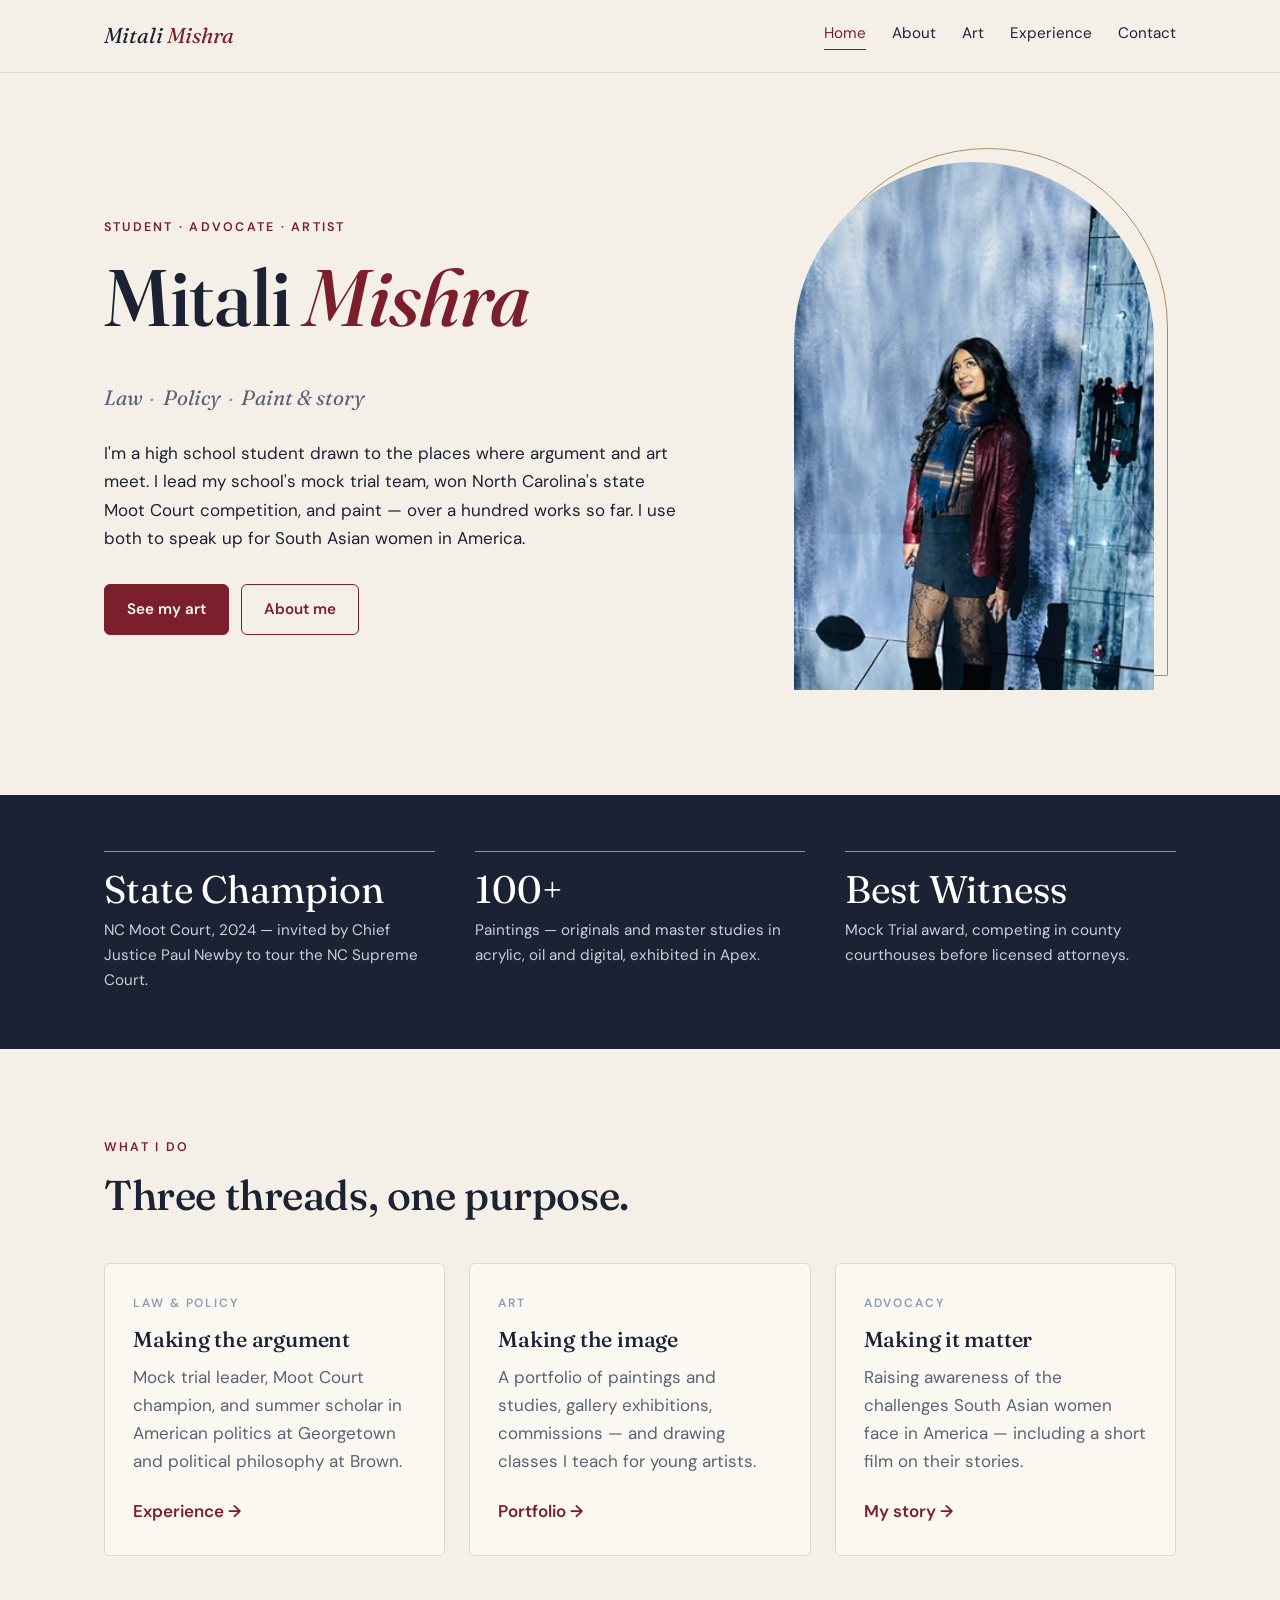
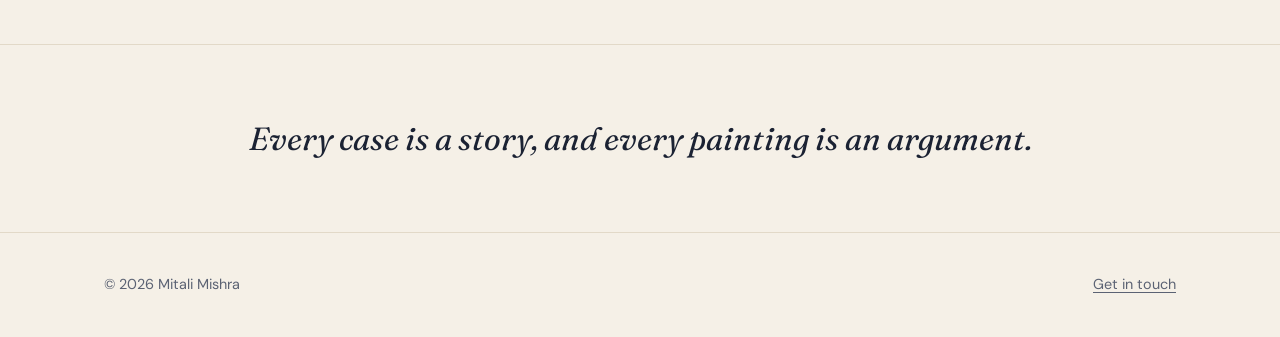
==== index.html @ e755aaf7 "Add home page, shared stylesheet and portrait" ====
<!doctype html>
<html lang="en">
<head>
  <meta charset="utf-8">
  <meta name="viewport" content="width=device-width, initial-scale=1">
  <title>Mitali Mishra — Law, Art &amp; Advocacy</title>
  <meta name="description" content="Mitali Mishra — student advocate, mock trial leader, state Moot Court champion, and painter.">
  <link rel="preconnect" href="https://fonts.googleapis.com">
  <link rel="preconnect" href="https://fonts.gstatic.com" crossorigin>
  <link href="https://fonts.googleapis.com/css2?family=DM+Sans:wght@400;500;600&family=Fraunces:ital,opsz,wght@0,9..144,400;0,9..144,500;1,9..144,400;1,9..144,500&display=swap" rel="stylesheet">
  <link rel="stylesheet" href="style.css">
</head>
<body>

<header class="site-header">
  <div class="wrap">
    <a class="logo" href="index.html">Mitali <span>Mishra</span></a>
    <nav class="nav" aria-label="Main">
      <a href="index.html" aria-current="page">Home</a>
      <a href="about.html">About</a>
      <a href="art.html">Art</a>
      <a href="experience.html">Experience</a>
      <a href="contact.html">Contact</a>
    </nav>
  </div>
</header>

<main>
  <section class="hero">
    <div class="wrap">
      <div>
        <p class="eyebrow">Student · Advocate · Artist</p>
        <h1>Mitali <em>Mishra</em></h1>
        <p class="roles">Law<b>·</b>Policy<b>·</b>Paint &amp; story</p>
        <p class="lede">
          I'm a high school student drawn to the places where argument and art meet.
          I lead my school's mock trial team, won North Carolina's state Moot Court
          competition, and paint — over a hundred works so far. I use both to
          speak up for South Asian women in America.
        </p>
        <div class="actions">
          <a class="btn btn-primary" href="art.html">See my art</a>
          <a class="btn btn-ghost" href="about.html">About me</a>
        </div>
      </div>
      <figure class="portrait">
        <img src="images/mitali.jpg" alt="Mitali Mishra in an oxblood leather jacket and plaid scarf, standing in a blue light installation">
      </figure>
    </div>
  </section>

  <section class="highlights" aria-label="Highlights">
    <div class="wrap">
      <div class="stat">
        <div class="num">State Champion</div>
        <p>NC Moot Court, 2024 — invited by Chief Justice Paul Newby to tour the NC Supreme Court.</p>
      </div>
      <div class="stat">
        <div class="num">100+</div>
        <p>Paintings — originals and master studies in acrylic, oil and digital, exhibited in Apex.</p>
      </div>
      <div class="stat">
        <div class="num">Best Witness</div>
        <p>Mock Trial award, competing in county courthouses before licensed attorneys.</p>
      </div>
    </div>
  </section>

  <section class="section">
    <div class="wrap">
      <div class="section-head">
        <p class="eyebrow">What I do</p>
        <h2>Three threads, one purpose.</h2>
      </div>
      <div class="cards">
        <article class="card">
          <div class="tag">Law &amp; Policy</div>
          <h3>Making the argument</h3>
          <p>Mock trial leader, Moot Court champion, and summer scholar in American politics at Georgetown and political philosophy at Brown.</p>
          <a href="experience.html">Experience</a>
        </article>
        <article class="card">
          <div class="tag">Art</div>
          <h3>Making the image</h3>
          <p>A portfolio of paintings and studies, gallery exhibitions, commissions — and drawing classes I teach for young artists.</p>
          <a href="art.html">Portfolio</a>
        </article>
        <article class="card">
          <div class="tag">Advocacy</div>
          <h3>Making it matter</h3>
          <p>Raising awareness of the challenges South Asian women face in America — including a short film on their stories.</p>
          <a href="about.html">My story</a>
        </article>
      </div>
    </div>
  </section>

  <section class="quote">
    <div class="wrap">
      <blockquote>Every case is a story, and every painting is an argument.</blockquote>
    </div>
  </section>
</main>

<footer class="site-footer">
  <div class="wrap">
    <span>© 2026 Mitali Mishra</span>
    <span><a href="contact.html">Get in touch</a></span>
  </div>
</footer>

</body>
</html>
---- style.css ----
/* ============================================================
   mitalimishra.com — shared stylesheet
   Palette drawn from the portrait: oxblood jacket, navy scarf,
   cool slate light, warm parchment, muted gold.
   ============================================================ */

:root {
  --ink: #1b2233;          /* deep navy — text, dark sections */
  --oxblood: #7a1f2b;      /* primary accent — links, buttons */
  --oxblood-dark: #5e1621;
  --gold: #b08d57;         /* fine rules, small details */
  --slate: #8e9db5;        /* cool secondary, from the light installation */
  --parchment: #f5f0e7;    /* page background */
  --paper: #fbf8f2;        /* cards */
  --muted: #5b6273;        /* secondary text */
  --line: #e2d9c8;

  --serif: "Fraunces", Georgia, "Times New Roman", serif;
  --sans: "DM Sans", system-ui, -apple-system, "Segoe UI", sans-serif;

  --max: 1120px;
  --radius: 6px;
}

*, *::before, *::after { box-sizing: border-box; }

html { scroll-behavior: smooth; }

body {
  margin: 0;
  background: var(--parchment);
  color: var(--ink);
  font-family: var(--sans);
  font-size: 1.0625rem;
  line-height: 1.65;
  -webkit-font-smoothing: antialiased;
}

img { max-width: 100%; display: block; }

a { color: var(--oxblood); text-decoration-thickness: 1px; text-underline-offset: 3px; }
a:hover { color: var(--oxblood-dark); }

h1, h2, h3 {
  font-family: var(--serif);
  font-weight: 500;
  line-height: 1.1;
  letter-spacing: -0.01em;
  margin: 0 0 0.5em;
}
h1 { font-size: clamp(2.8rem, 7vw, 5rem); }
h2 { font-size: clamp(1.8rem, 4vw, 2.6rem); }
h3 { font-size: 1.35rem; }

.wrap { max-width: var(--max); margin: 0 auto; padding: 0 24px; }

.eyebrow {
  font-family: var(--sans);
  font-size: 0.78rem;
  font-weight: 600;
  letter-spacing: 0.18em;
  text-transform: uppercase;
  color: var(--oxblood);
  margin: 0 0 1rem;
}

/* ---------- Header / nav ---------- */
.site-header {
  border-bottom: 1px solid var(--line);
  background: var(--parchment);
  position: sticky; top: 0; z-index: 10;
}
.site-header .wrap {
  display: flex; align-items: center; justify-content: space-between;
  gap: 16px; padding-top: 18px; padding-bottom: 18px; flex-wrap: wrap;
}
.logo {
  font-family: var(--serif); font-size: 1.35rem; font-style: italic;
  color: var(--ink); text-decoration: none;
}
.logo span { color: var(--oxblood); }
.nav { display: flex; gap: 26px; flex-wrap: wrap; }
.nav a {
  color: var(--ink); text-decoration: none; font-size: 0.95rem;
  padding-bottom: 3px; border-bottom: 1px solid transparent;
}
.nav a:hover, .nav a[aria-current="page"] { border-bottom-color: var(--oxblood); color: var(--oxblood); }

/* ---------- Buttons ---------- */
.btn {
  display: inline-block; padding: 12px 22px; border-radius: var(--radius);
  font-weight: 600; font-size: 0.95rem; text-decoration: none;
  border: 1px solid var(--oxblood); transition: background .2s, color .2s;
}
.btn-primary { background: var(--oxblood); color: var(--paper); }
.btn-primary:hover { background: var(--oxblood-dark); color: var(--paper); }
.btn-ghost { color: var(--oxblood); background: transparent; }
.btn-ghost:hover { background: var(--oxblood); color: var(--paper); }

/* ---------- Hero ---------- */
.hero { padding: 72px 0 88px; }
.hero .wrap {
  display: grid; grid-template-columns: 1.2fr 0.8fr; gap: 64px; align-items: center;
}
.hero h1 em { color: var(--oxblood); font-style: italic; }
.hero .roles {
  font-family: var(--serif); font-style: italic; font-size: 1.3rem;
  color: var(--muted); margin: 0 0 1.5rem;
}
.hero .roles b { color: var(--gold); font-weight: 400; padding: 0 .35em; }
.hero p.lede { max-width: 34em; margin: 0 0 2rem; }
.hero .actions { display: flex; gap: 12px; flex-wrap: wrap; }

/* arched portrait frame — a nod to both courthouse and gallery architecture */
.portrait {
  position: relative; justify-self: center; width: min(100%, 360px);
}
.portrait img {
  width: 100%; aspect-ratio: 3 / 4.4; object-fit: cover; object-position: center 22%;
  border-radius: 999px 999px var(--radius) var(--radius);
}
.portrait::after {
  content: ""; position: absolute; inset: -14px -14px 14px 14px;
  border: 1px solid var(--gold);
  border-radius: 999px 999px var(--radius) var(--radius);
  z-index: -1;
}

/* ---------- Highlights strip ---------- */
.highlights { background: var(--ink); color: var(--parchment); padding: 56px 0; }
.highlights .wrap { display: grid; grid-template-columns: repeat(3, 1fr); gap: 40px; }
.stat { border-top: 1px solid var(--gold); padding-top: 18px; }
.stat .num { font-family: var(--serif); font-size: 2.4rem; line-height: 1; color: #fff; }
.stat p { margin: .6rem 0 0; color: #c9cfdb; font-size: 0.95rem; }

/* ---------- Section ---------- */
.section { padding: 88px 0; }
.section-head { max-width: 40em; margin-bottom: 44px; }

/* ---------- Cards ---------- */
.cards { display: grid; grid-template-columns: repeat(3, 1fr); gap: 24px; }
.card {
  background: var(--paper); border: 1px solid var(--line); border-radius: var(--radius);
  padding: 30px 28px; display: flex; flex-direction: column;
}
.card .tag {
  font-size: 0.75rem; letter-spacing: .16em; text-transform: uppercase;
  color: var(--slate); font-weight: 600; margin-bottom: 14px;
}
.card p { color: var(--muted); margin: 0 0 1.4rem; flex: 1; }
.card a { font-weight: 600; text-decoration: none; }
.card a::after { content: " →"; }

/* ---------- Quote band ---------- */
.quote {
  border-top: 1px solid var(--line); border-bottom: 1px solid var(--line);
  padding: 72px 0; text-align: center;
}
.quote blockquote {
  font-family: var(--serif); font-style: italic; font-size: clamp(1.4rem, 3vw, 2rem);
  max-width: 28em; margin: 0 auto; line-height: 1.35;
}

/* ---------- Footer ---------- */
.site-footer { padding: 40px 0; color: var(--muted); font-size: 0.9rem; }
.site-footer .wrap { display: flex; justify-content: space-between; gap: 16px; flex-wrap: wrap; }
.site-footer a { color: var(--muted); }

/* ---------- Responsive ---------- */
@media (max-width: 860px) {
  .hero { padding: 48px 0 64px; }
  .hero .wrap { grid-template-columns: 1fr; gap: 48px; }
  .portrait { order: -1; width: min(80%, 300px); }
  .highlights .wrap, .cards { grid-template-columns: 1fr; }
  .section { padding: 64px 0; }
}
@media (max-width: 520px) {
  .wrap { padding: 0 16px; }
  .nav { gap: 16px; }
}
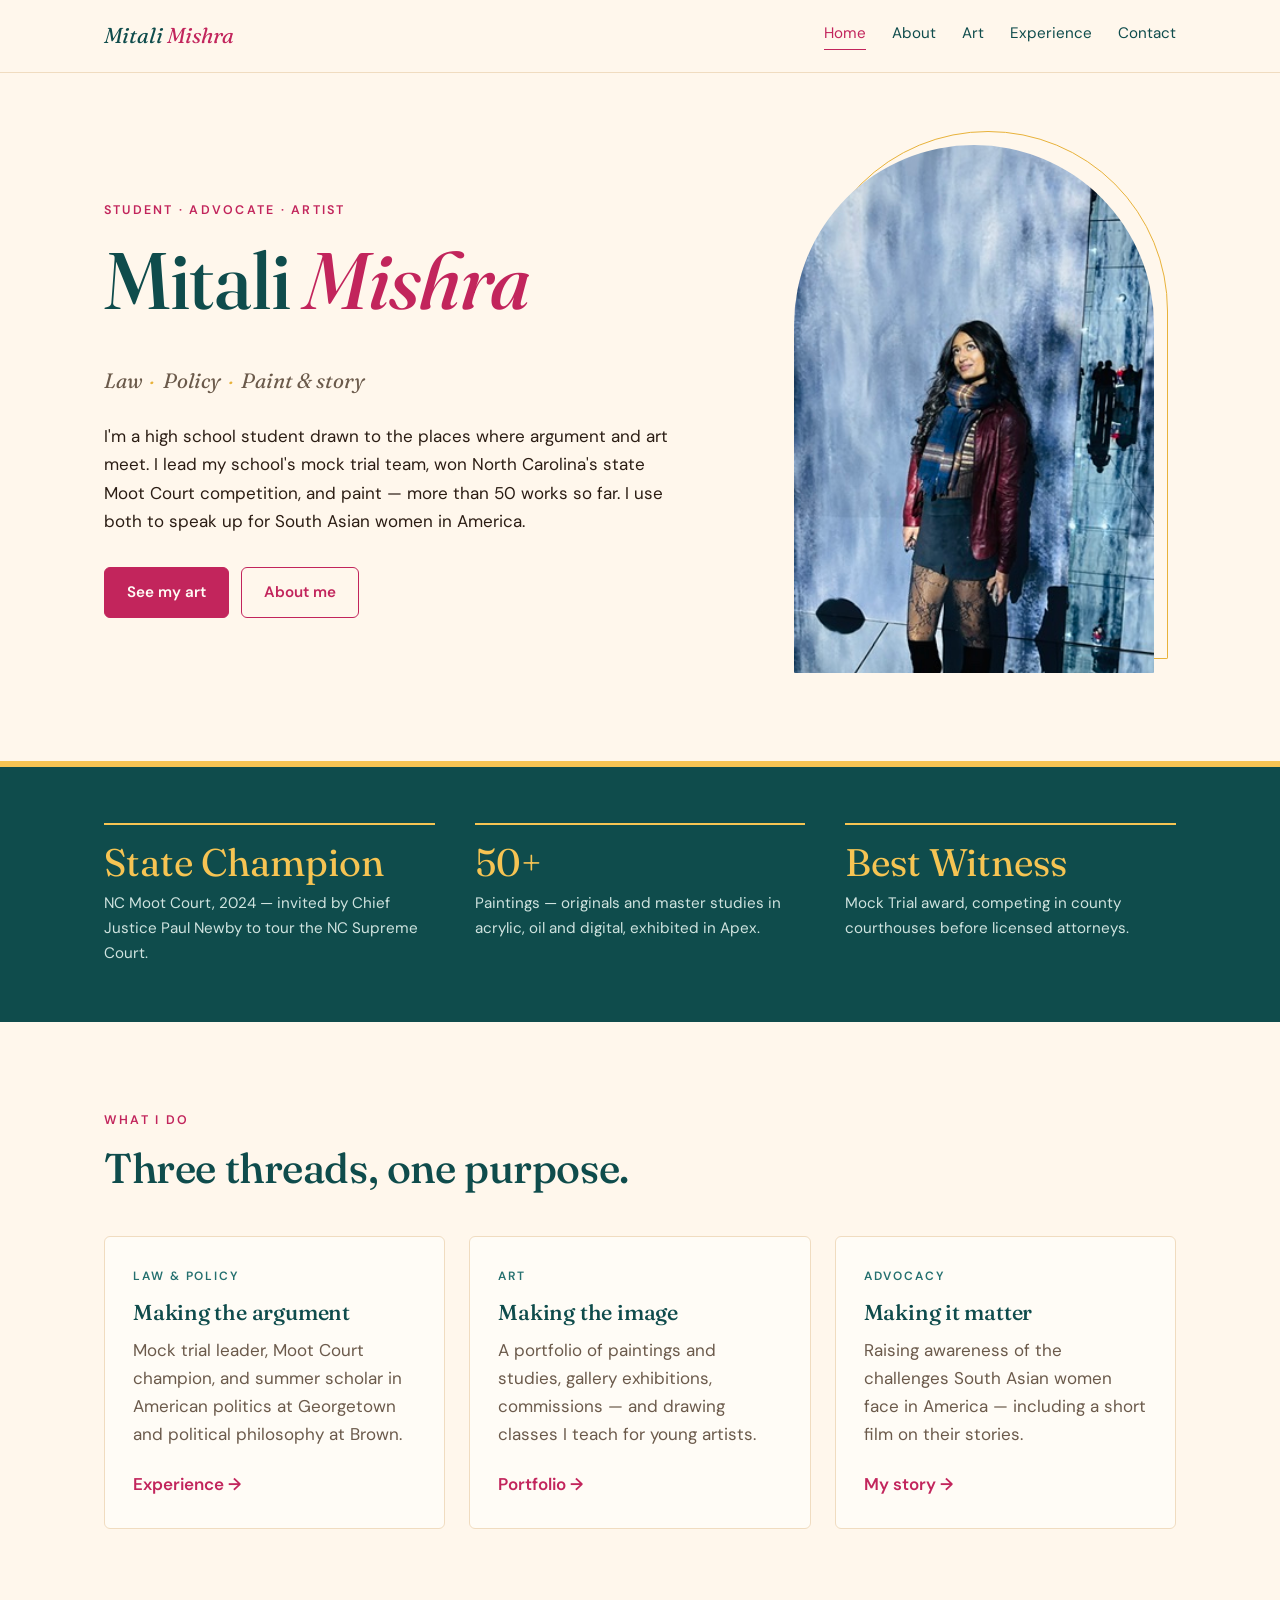
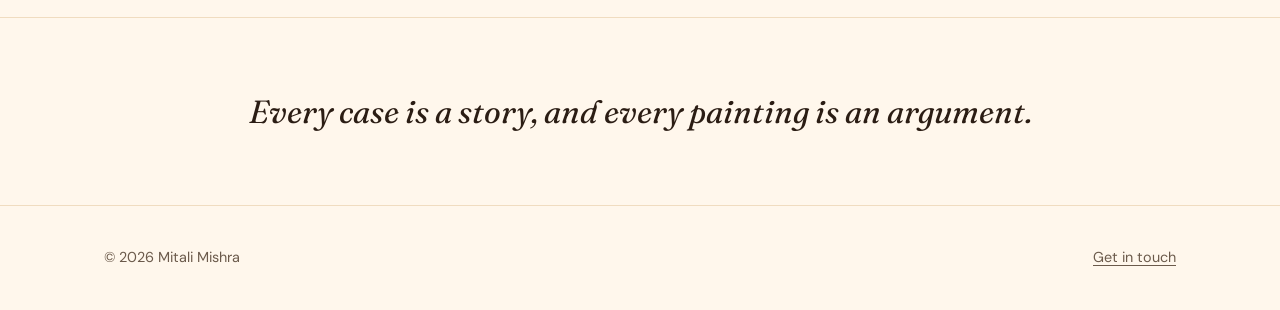
==== commit 8c3a603e: "Update painting count to 50+" ====
--- a/index.html
+++ b/index.html
@@ -35,7 +35,7 @@
         <p class="lede">
           I'm a high school student drawn to the places where argument and art meet.
           I lead my school's mock trial team, won North Carolina's state Moot Court
-          competition, and paint — over a hundred works so far. I use both to
+          competition, and paint — more than 50 works so far. I use both to
           speak up for South Asian women in America.
         </p>
         <div class="actions">
@@ -56,7 +56,7 @@
         <p>NC Moot Court, 2024 — invited by Chief Justice Paul Newby to tour the NC Supreme Court.</p>
       </div>
       <div class="stat">
-        <div class="num">100+</div>
+        <div class="num">50+</div>
         <p>Paintings — originals and master studies in acrylic, oil and digital, exhibited in Apex.</p>
       </div>
       <div class="stat">
--- a/style.css
+++ b/style.css
@@ -5,15 +5,18 @@
    ============================================================ */
 
 :root {
-  --ink: #1b2233;          /* deep navy — text, dark sections */
-  --oxblood: #7a1f2b;      /* primary accent — links, buttons */
-  --oxblood-dark: #5e1621;
-  --gold: #b08d57;         /* fine rules, small details */
-  --slate: #8e9db5;        /* cool secondary, from the light installation */
-  --parchment: #f5f0e7;    /* page background */
-  --paper: #fbf8f2;        /* cards */
-  --muted: #5b6273;        /* secondary text */
-  --line: #e2d9c8;
+  /* Palette: teal, marigold, hibiscus pink, warm cream (henna & hibiscus) */
+  --ink: #0f4c4c;          /* deep teal — headings, dark sections */
+  --text: #2b1d14;         /* warm dark brown — body text */
+  --oxblood: #c2255c;      /* hibiscus pink — links, buttons, accents */
+  --oxblood-dark: #9c1a48;
+  --gold: #e8b23a;         /* marigold — rules and small details */
+  --marigold: #f6c453;
+  --slate: #25706f;        /* light teal — small labels */
+  --parchment: #fff7ec;    /* page background */
+  --paper: #fffcf6;        /* cards */
+  --muted: #6b5a4b;        /* secondary text */
+  --line: #f0dcc0;
 
   --serif: "Fraunces", Georgia, "Times New Roman", serif;
   --sans: "DM Sans", system-ui, -apple-system, "Segoe UI", sans-serif;
@@ -29,7 +32,7 @@
 body {
   margin: 0;
   background: var(--parchment);
-  color: var(--ink);
+  color: var(--text);
   font-family: var(--sans);
   font-size: 1.0625rem;
   line-height: 1.65;
@@ -47,6 +50,7 @@
   line-height: 1.1;
   letter-spacing: -0.01em;
   margin: 0 0 0.5em;
+  color: var(--ink);
 }
 h1 { font-size: clamp(2.8rem, 7vw, 5rem); }
 h2 { font-size: clamp(1.8rem, 4vw, 2.6rem); }
@@ -113,7 +117,7 @@
 
 /* arched portrait frame — a nod to both courthouse and gallery architecture */
 .portrait {
-  position: relative; justify-self: center; width: min(100%, 360px);
+  position: relative; justify-self: center; width: min(100%, 360px); margin: 0 auto;
 }
 .portrait img {
   width: 100%; aspect-ratio: 3 / 4.4; object-fit: cover; object-position: center 22%;
@@ -127,11 +131,11 @@
 }
 
 /* ---------- Highlights strip ---------- */
-.highlights { background: var(--ink); color: var(--parchment); padding: 56px 0; }
+.highlights { border-top: 6px solid var(--marigold); background: var(--ink); color: var(--parchment); padding: 56px 0; }
 .highlights .wrap { display: grid; grid-template-columns: repeat(3, 1fr); gap: 40px; }
-.stat { border-top: 1px solid var(--gold); padding-top: 18px; }
-.stat .num { font-family: var(--serif); font-size: 2.4rem; line-height: 1; color: #fff; }
-.stat p { margin: .6rem 0 0; color: #c9cfdb; font-size: 0.95rem; }
+.stat { border-top: 2px solid var(--marigold); padding-top: 18px; }
+.stat .num { font-family: var(--serif); font-size: 2.4rem; line-height: 1; color: var(--marigold); }
+.stat p { margin: .6rem 0 0; color: #cfe3df; font-size: 0.95rem; }
 
 /* ---------- Section ---------- */
 .section { padding: 88px 0; }
@@ -178,3 +182,105 @@
   .wrap { padding: 0 16px; }
   .nav { gap: 16px; }
 }
+
+/* ============================================================
+   Inner pages
+   ============================================================ */
+
+.page-head { padding: 72px 0 40px; border-bottom: 1px solid var(--line); }
+.page-head h1 { font-size: clamp(2.4rem, 6vw, 4rem); }
+.page-head p.lede { max-width: 38em; color: var(--muted); margin: 0; }
+
+/* ---------- About ---------- */
+.about-grid { display: grid; grid-template-columns: 0.8fr 1.2fr; gap: 64px; align-items: start; }
+.about-grid .portrait { position: sticky; top: 110px; }
+.prose p { margin: 0 0 1.25rem; max-width: 36em; }
+.prose h2 { margin-top: 2.5rem; }
+.pull {
+  font-family: var(--serif); font-style: italic; font-size: 1.45rem; line-height: 1.4;
+  border-left: 2px solid var(--oxblood); padding-left: 20px; margin: 2rem 0; max-width: 30em;
+}
+.chips { display: flex; flex-wrap: wrap; gap: 10px; padding: 0; margin: 0 0 1.5rem; list-style: none; }
+.chips li {
+  border: 1px solid var(--line); background: var(--paper); border-radius: 999px;
+  padding: 6px 14px; font-size: 0.9rem;
+}
+
+/* ---------- Experience timeline ---------- */
+.timeline-group { margin-bottom: 64px; }
+.timeline-group > h2 { margin-bottom: 28px; }
+.entry {
+  display: grid; grid-template-columns: 180px 1fr; gap: 32px;
+  padding: 28px 0; border-top: 1px solid var(--line);
+}
+.entry .when {
+  font-size: 0.85rem; letter-spacing: .08em; text-transform: uppercase;
+  color: var(--slate); font-weight: 600; padding-top: 4px;
+}
+.entry h3 { margin-bottom: 4px; }
+.entry .where { color: var(--oxblood); font-size: 0.95rem; margin: 0 0 12px; }
+.entry ul { margin: 0; padding-left: 1.1em; color: var(--muted); }
+.entry li { margin-bottom: 6px; }
+
+/* ---------- Art gallery ---------- */
+.filters { display: flex; flex-wrap: wrap; gap: 10px; margin-bottom: 36px; }
+.filters span {
+  border: 1px solid var(--line); border-radius: 999px; padding: 6px 16px; font-size: 0.9rem;
+  color: var(--muted);
+}
+.gallery { columns: 3 280px; column-gap: 24px; }
+.work { break-inside: avoid; margin: 0 0 28px; }
+.work .frame {
+  background: var(--paper); border: 1px solid var(--line); padding: 14px;
+  box-shadow: 0 1px 0 var(--line), 0 12px 30px -18px rgba(15, 76, 76, .30);
+}
+.work img { width: 100%; height: auto; }
+.work figcaption { padding-top: 12px; }
+.work .title { font-family: var(--serif); font-style: italic; font-size: 1.1rem; }
+.work .meta { font-size: 0.85rem; color: var(--muted); }
+/* placeholder until real photos are added */
+.placeholder {
+  display: grid; place-items: center; color: var(--slate); font-size: 0.85rem;
+  letter-spacing: .12em; text-transform: uppercase;
+  background:
+    linear-gradient(135deg, rgba(142,157,181,.18), rgba(122,31,43,.10)),
+    repeating-linear-gradient(45deg, transparent 0 14px, rgba(176,141,87,.12) 14px 15px);
+}
+.ratio-tall { aspect-ratio: 4 / 5; }
+.ratio-wide { aspect-ratio: 5 / 4; }
+.ratio-square { aspect-ratio: 1; }
+.note {
+  background: var(--paper); border: 1px dashed var(--gold); border-radius: var(--radius);
+  padding: 18px 22px; color: var(--muted); font-size: 0.95rem; margin-top: 40px;
+}
+
+/* ---------- Contact ---------- */
+.contact-grid { display: grid; grid-template-columns: 1.1fr 0.9fr; gap: 64px; align-items: start; }
+.contact-card {
+  background: var(--ink); color: var(--parchment); border-radius: var(--radius);
+  padding: 36px 32px;
+}
+.contact-card h2 { color: var(--marigold); font-size: 1.6rem; }
+.contact-card dl { margin: 0; }
+.contact-card dt {
+  font-size: 0.75rem; letter-spacing: .16em; text-transform: uppercase; color: var(--gold);
+  margin-top: 22px;
+}
+.contact-card dd { margin: 6px 0 0; font-size: 1.05rem; overflow-wrap: anywhere; }
+.contact-card a { color: #fff; }
+.contact-card a:hover { color: var(--marigold); }
+.topics { list-style: none; padding: 0; margin: 0; }
+.topics li { padding: 16px 0; border-top: 1px solid var(--line); }
+.topics li strong { display: block; font-family: var(--serif); font-weight: 500; font-size: 1.15rem; }
+.topics li span { color: var(--muted); font-size: 0.95rem; }
+
+@media (max-width: 860px) {
+  .about-grid, .contact-grid { grid-template-columns: 1fr; gap: 40px; }
+  .about-grid .portrait { position: relative; top: auto; width: min(80%, 300px); }
+  .entry { grid-template-columns: 1fr; gap: 6px; }
+  .page-head { padding: 48px 0 32px; }
+}
+.work a.frame { display: block; }
+
+/* Devanagari titles */
+:lang(hi) { font-family: "Noto Serif Devanagari", var(--serif); font-style: normal; }
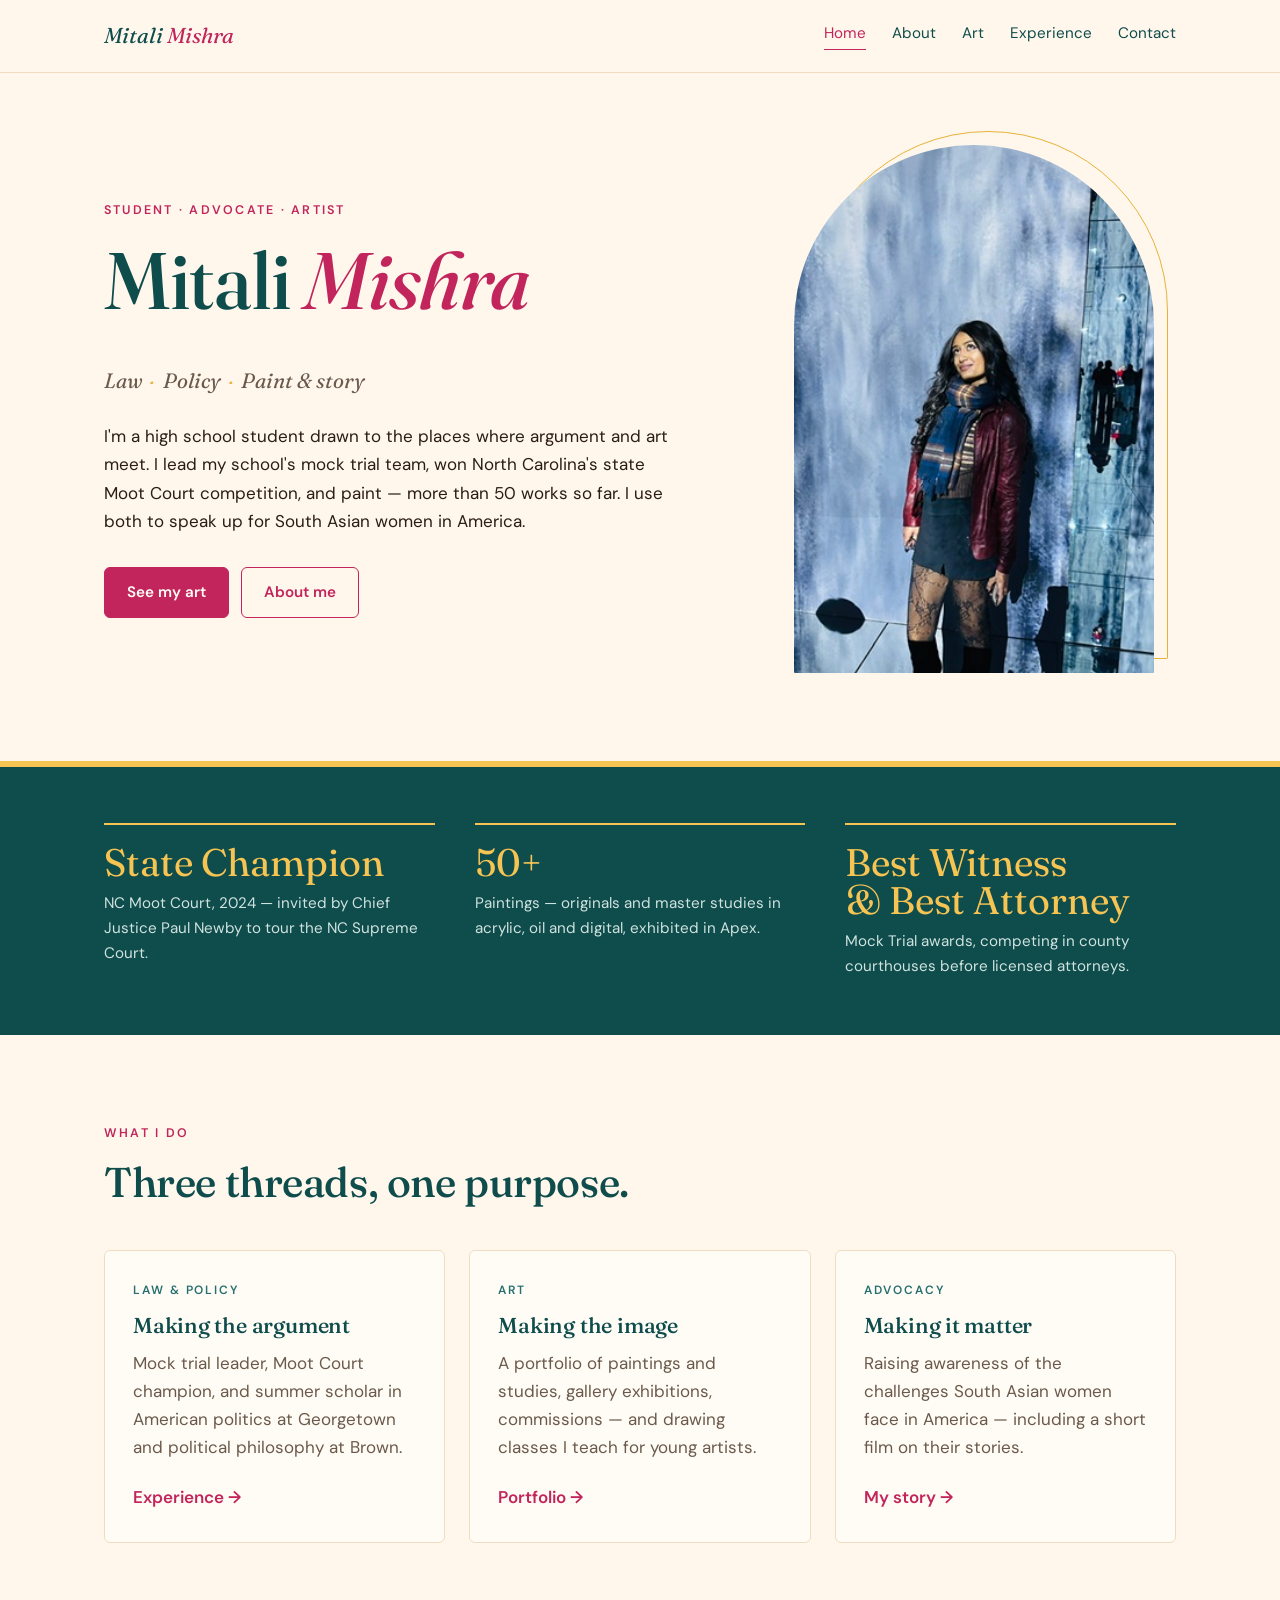
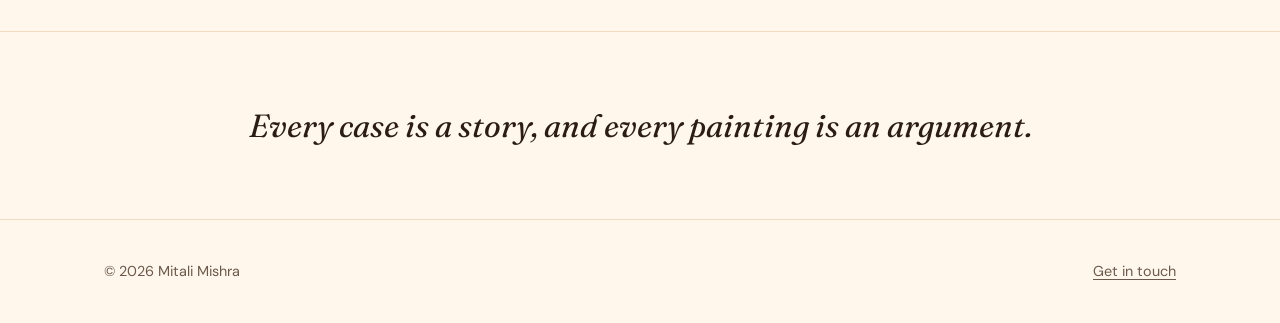
==== commit fba190d7: "Add Best Attorney award alongside Best Witness" ====
--- a/index.html
+++ b/index.html
@@ -60,8 +60,8 @@
         <p>Paintings — originals and master studies in acrylic, oil and digital, exhibited in Apex.</p>
       </div>
       <div class="stat">
-        <div class="num">Best Witness</div>
-        <p>Mock Trial award, competing in county courthouses before licensed attorneys.</p>
+        <div class="num">Best Witness<br>&amp; Best Attorney</div>
+        <p>Mock Trial awards, competing in county courthouses before licensed attorneys.</p>
       </div>
     </div>
   </section>
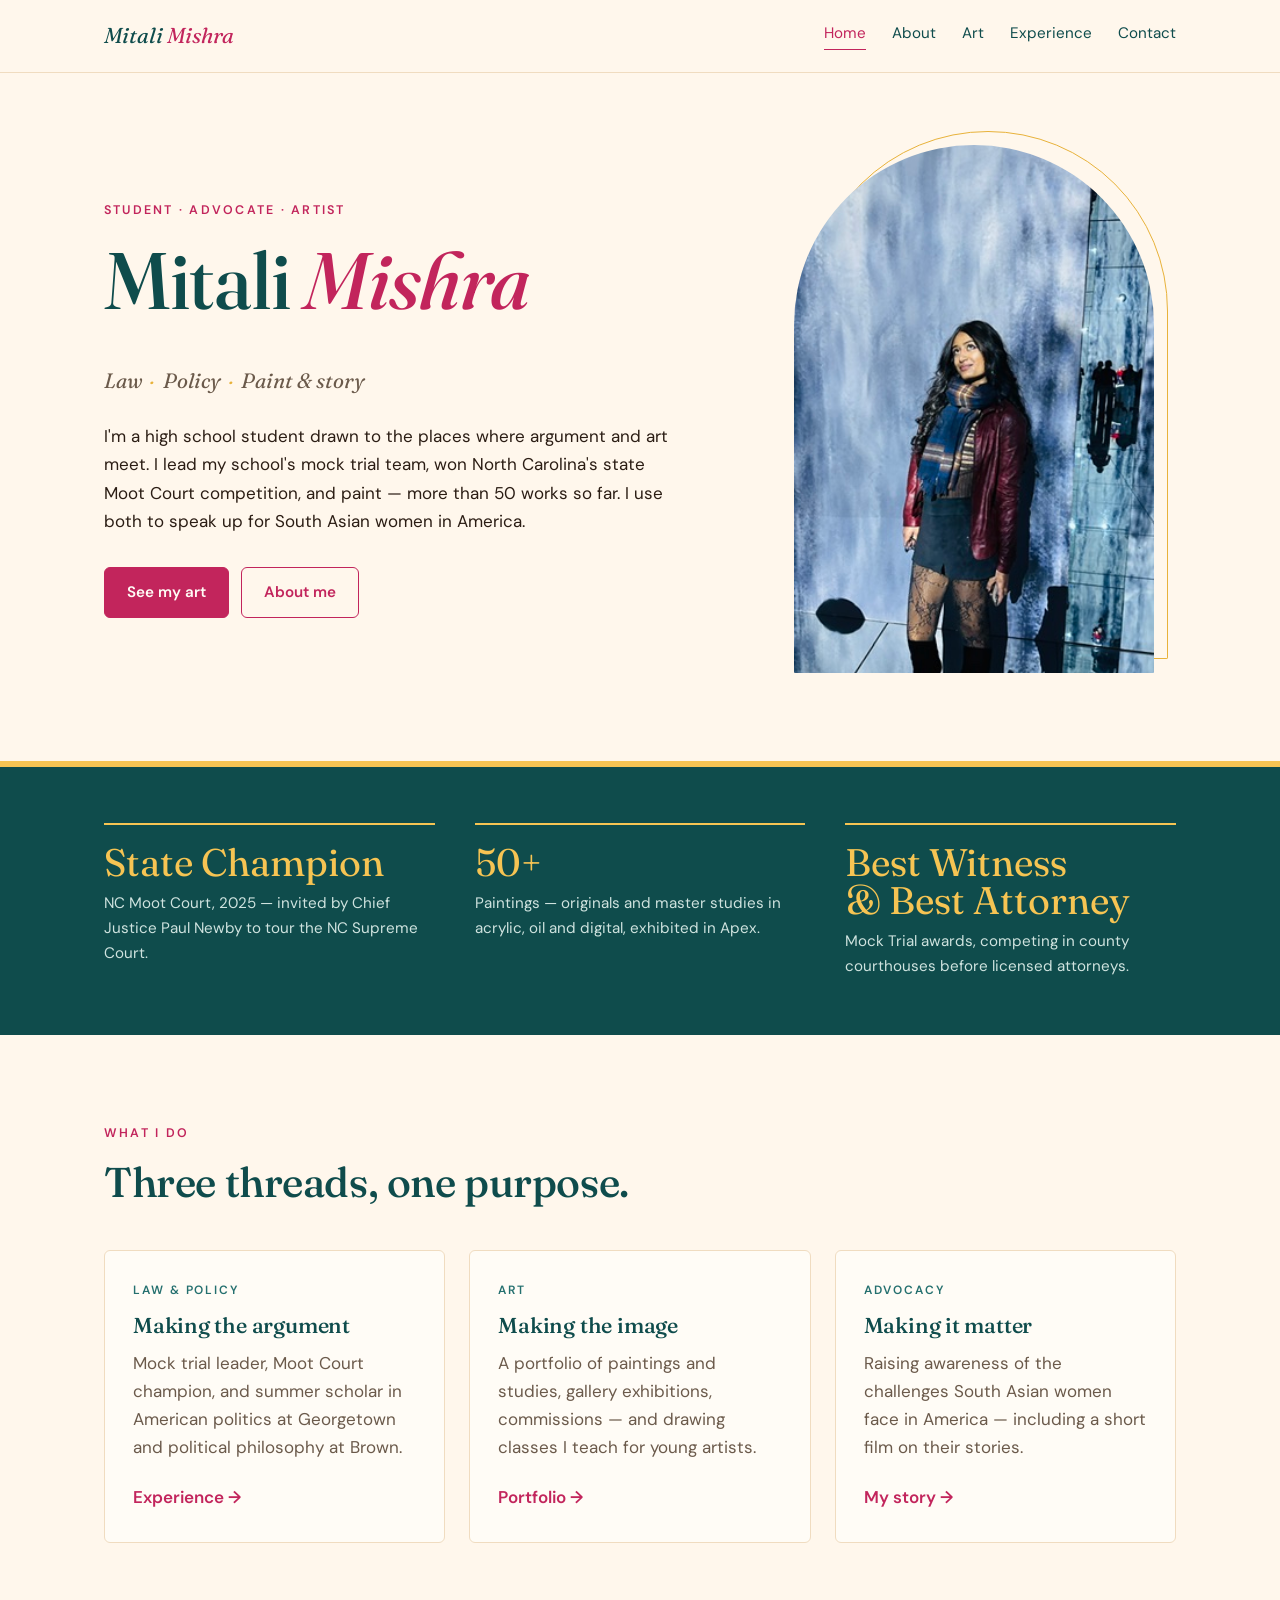
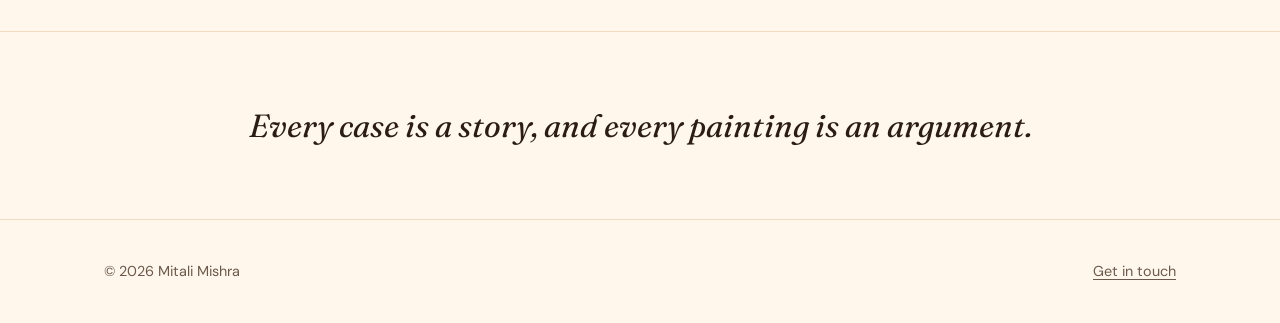
==== commit cf88283c: "Correct Moot Court championship year to 2025" ====
--- a/index.html
+++ b/index.html
@@ -53,7 +53,7 @@
     <div class="wrap">
       <div class="stat">
         <div class="num">State Champion</div>
-        <p>NC Moot Court, 2024 — invited by Chief Justice Paul Newby to tour the NC Supreme Court.</p>
+        <p>NC Moot Court, 2025 — invited by Chief Justice Paul Newby to tour the NC Supreme Court.</p>
       </div>
       <div class="stat">
         <div class="num">50+</div>
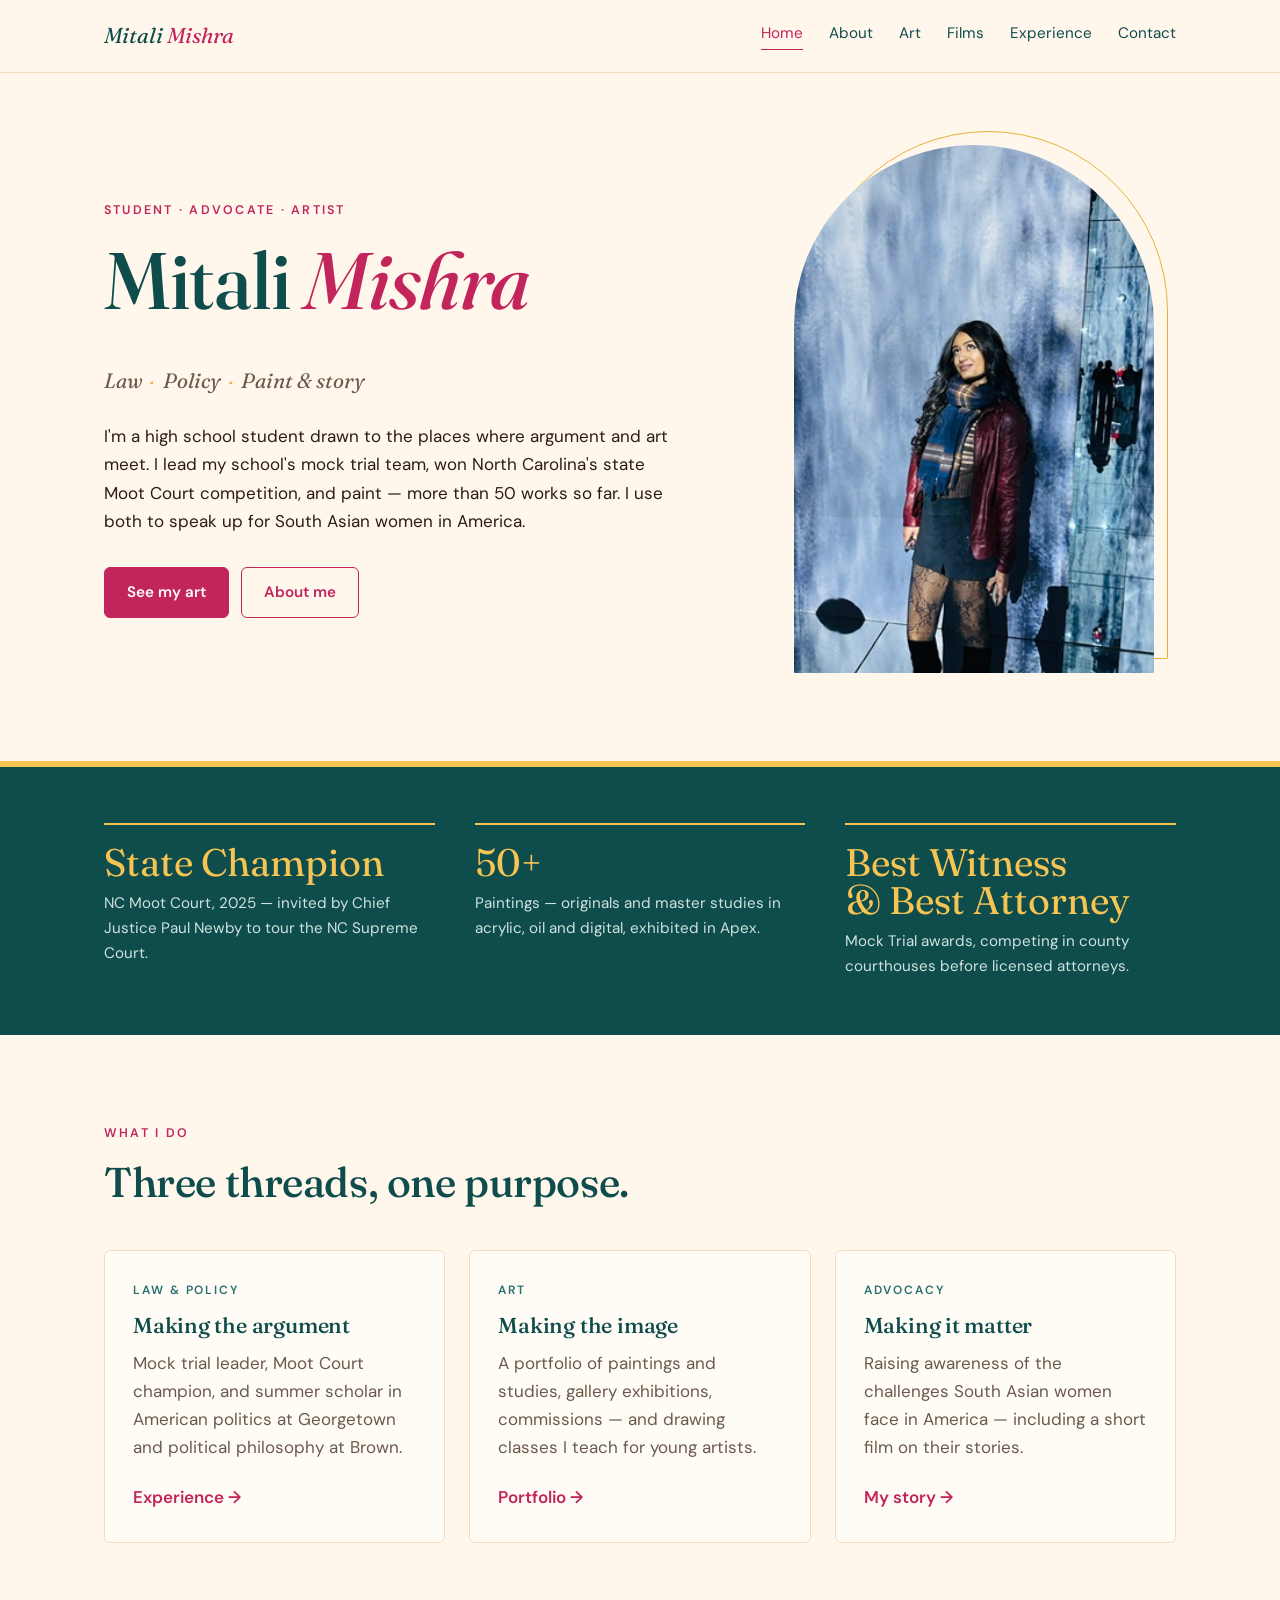
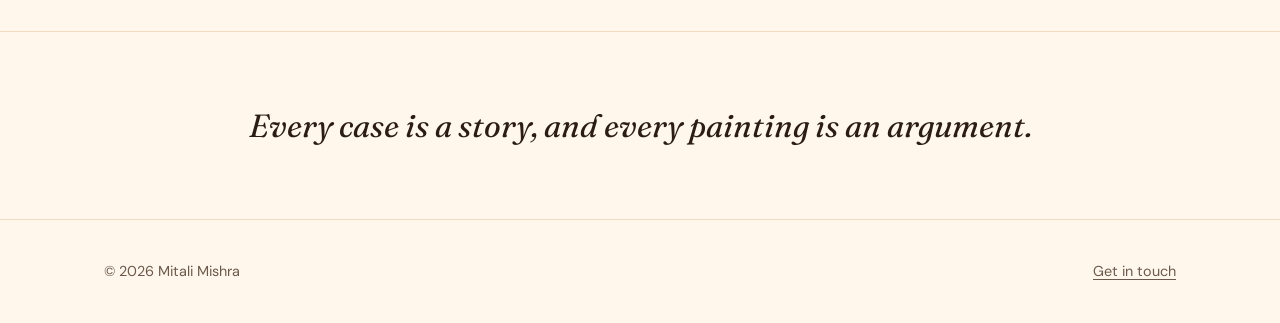
==== commit f55d44eb: "Add Films page for Where Knots are Undone and add Films to the menu" ====
--- a/index.html
+++ b/index.html
@@ -19,6 +19,7 @@
       <a href="index.html" aria-current="page">Home</a>
       <a href="about.html">About</a>
       <a href="art.html">Art</a>
+      <a href="films.html">Films</a>
       <a href="experience.html">Experience</a>
       <a href="contact.html">Contact</a>
     </nav>
--- a/style.css
+++ b/style.css
@@ -180,7 +180,8 @@
 }
 @media (max-width: 520px) {
   .wrap { padding: 0 16px; }
-  .nav { gap: 16px; }
+  .nav { gap: 13px; }
+  .nav a { font-size: 0.88rem; }
 }
 
 /* ============================================================
@@ -284,3 +285,20 @@
 
 /* Devanagari titles */
 :lang(hi) { font-family: "Noto Serif Devanagari", var(--serif); font-style: normal; }
+
+/* ---------- Art page: documentary ---------- */
+.film { background: var(--ink); color: var(--parchment); padding: 72px 0; border-bottom: 6px solid var(--marigold); }
+.film-grid { display: grid; grid-template-columns: 1.25fr 1fr; gap: 56px; align-items: center; }
+.film .video { position: relative; aspect-ratio: 16 / 9; border-radius: var(--radius); overflow: hidden;
+  box-shadow: 0 0 0 1px rgba(246,196,83,.5), 0 20px 40px -20px rgba(0,0,0,.6); background: #000; }
+.film .video iframe { position: absolute; inset: 0; width: 100%; height: 100%; border: 0; }
+.film .eyebrow { color: var(--marigold); }
+.film h2 { color: #fff; }
+.film-text p { color: #e3efec; margin: 0 0 1rem; }
+.film-text a { color: var(--marigold); font-weight: 600; }
+.film-text a:hover { color: #fff; }
+@media (max-width: 860px) {
+  .film { padding: 48px 0; }
+  .film-grid { grid-template-columns: 1fr; gap: 28px; }
+}
+.film-links { display: flex; flex-wrap: wrap; gap: 24px; }
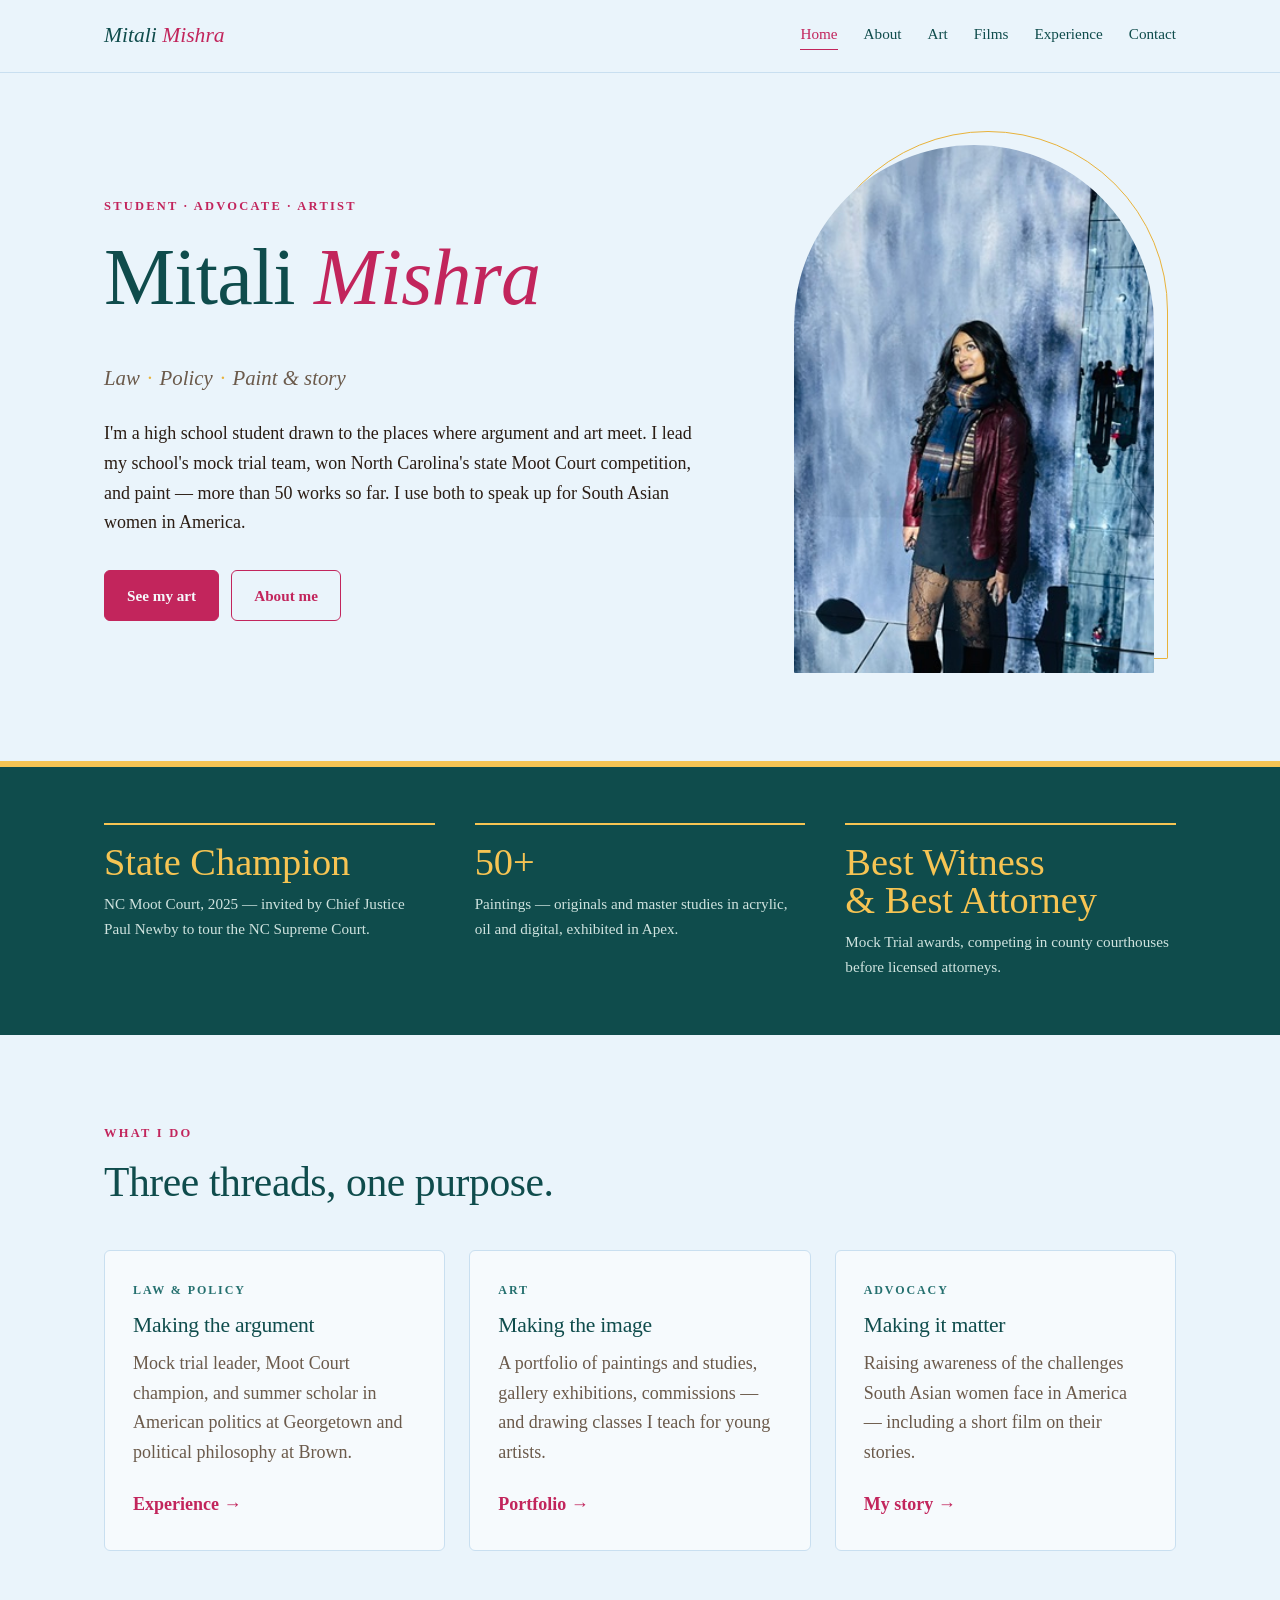
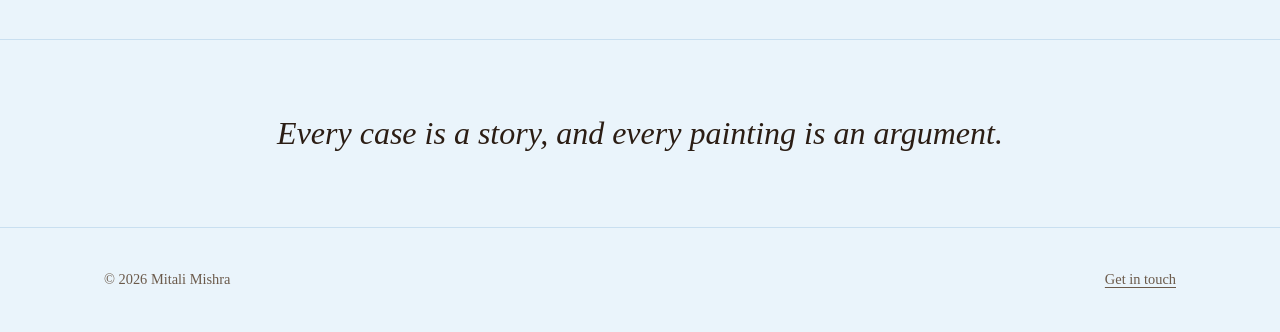
==== commit 5251dd11: "Switch to Times New Roman and a light blue background" ====
--- a/index.html
+++ b/index.html
@@ -5,9 +5,6 @@
   <meta name="viewport" content="width=device-width, initial-scale=1">
   <title>Mitali Mishra — Law, Art &amp; Advocacy</title>
   <meta name="description" content="Mitali Mishra — student advocate, mock trial leader, state Moot Court champion, and painter.">
-  <link rel="preconnect" href="https://fonts.googleapis.com">
-  <link rel="preconnect" href="https://fonts.gstatic.com" crossorigin>
-  <link href="https://fonts.googleapis.com/css2?family=DM+Sans:wght@400;500;600&family=Fraunces:ital,opsz,wght@0,9..144,400;0,9..144,500;1,9..144,400;1,9..144,500&display=swap" rel="stylesheet">
   <link rel="stylesheet" href="style.css">
 </head>
 <body>
--- a/style.css
+++ b/style.css
@@ -13,13 +13,13 @@
   --gold: #e8b23a;         /* marigold — rules and small details */
   --marigold: #f6c453;
   --slate: #25706f;        /* light teal — small labels */
-  --parchment: #fff7ec;    /* page background */
-  --paper: #fffcf6;        /* cards */
+  --parchment: #eaf4fb;    /* page background — light blue */
+  --paper: #f6fafd;        /* cards */
   --muted: #6b5a4b;        /* secondary text */
-  --line: #f0dcc0;
-
-  --serif: "Fraunces", Georgia, "Times New Roman", serif;
-  --sans: "DM Sans", system-ui, -apple-system, "Segoe UI", sans-serif;
+  --line: #c9dff0;
+
+  --serif: "Times New Roman", Times, serif;
+  --sans: "Times New Roman", Times, serif;
 
   --max: 1120px;
   --radius: 6px;
@@ -34,7 +34,7 @@
   background: var(--parchment);
   color: var(--text);
   font-family: var(--sans);
-  font-size: 1.0625rem;
+  font-size: 1.125rem;
   line-height: 1.65;
   -webkit-font-smoothing: antialiased;
 }
@@ -302,3 +302,13 @@
   .film-grid { grid-template-columns: 1fr; gap: 28px; }
 }
 .film-links { display: flex; flex-wrap: wrap; gap: 24px; }
+
+/* ---------- Films page: festival laurels ---------- */
+.laurels-title { color: var(--marigold); font-size: 1.4rem; margin: 64px 0 24px; padding-top: 40px; border-top: 1px solid rgba(246,196,83,.35); }
+.laurels { list-style: none; margin: 0; padding: 0; display: grid; grid-template-columns: repeat(4, 1fr); gap: 28px 32px; align-items: center; }
+.laurels img { width: 100%; height: auto; }
+@media (max-width: 860px) { .laurels { grid-template-columns: repeat(2, 1fr); gap: 20px; } .laurels-title { margin-top: 40px; } }
+.laurels-top { margin: 0 0 24px; padding-top: 0; border-top: 0; }
+.film .laurels { margin-bottom: 56px; padding-bottom: 48px; border-bottom: 1px solid rgba(246,196,83,.35); }
+.head-actions { margin: 1.5rem 0 0; }
+#watch { scroll-margin-top: 110px; }
